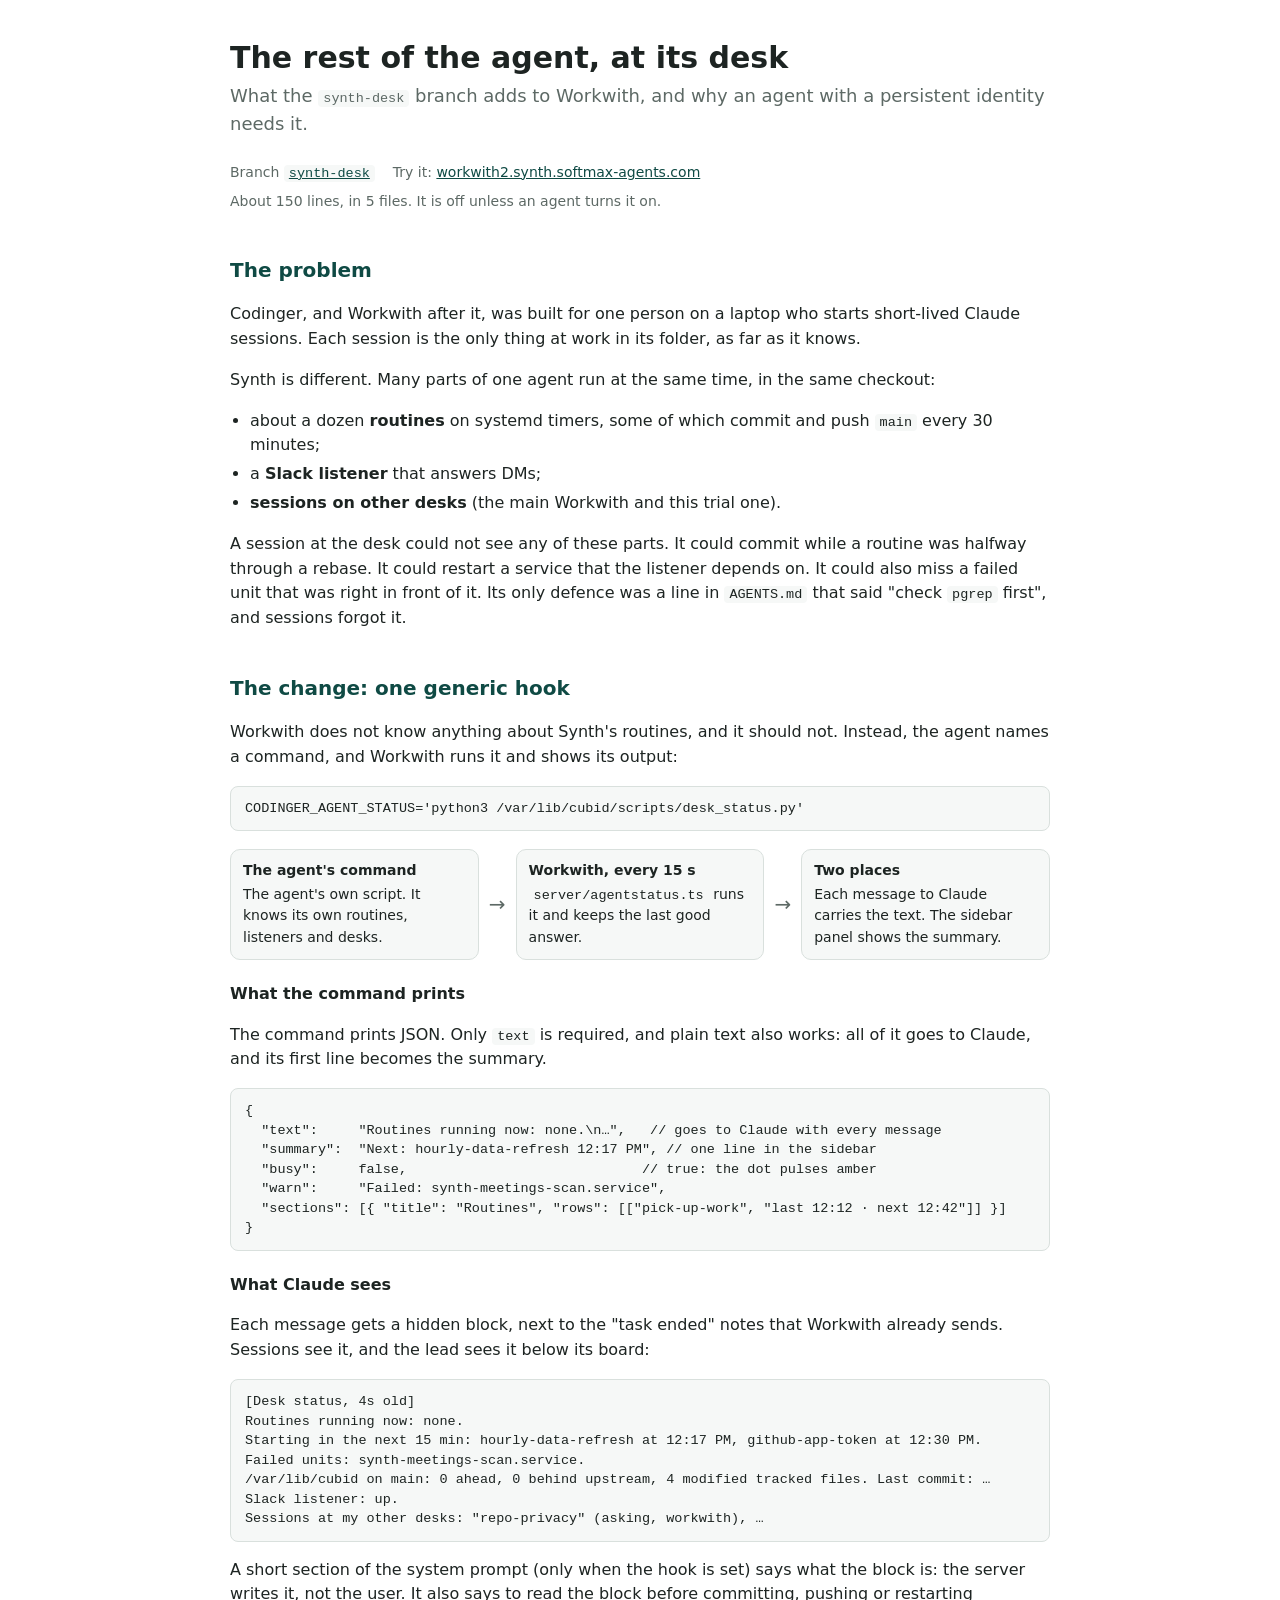
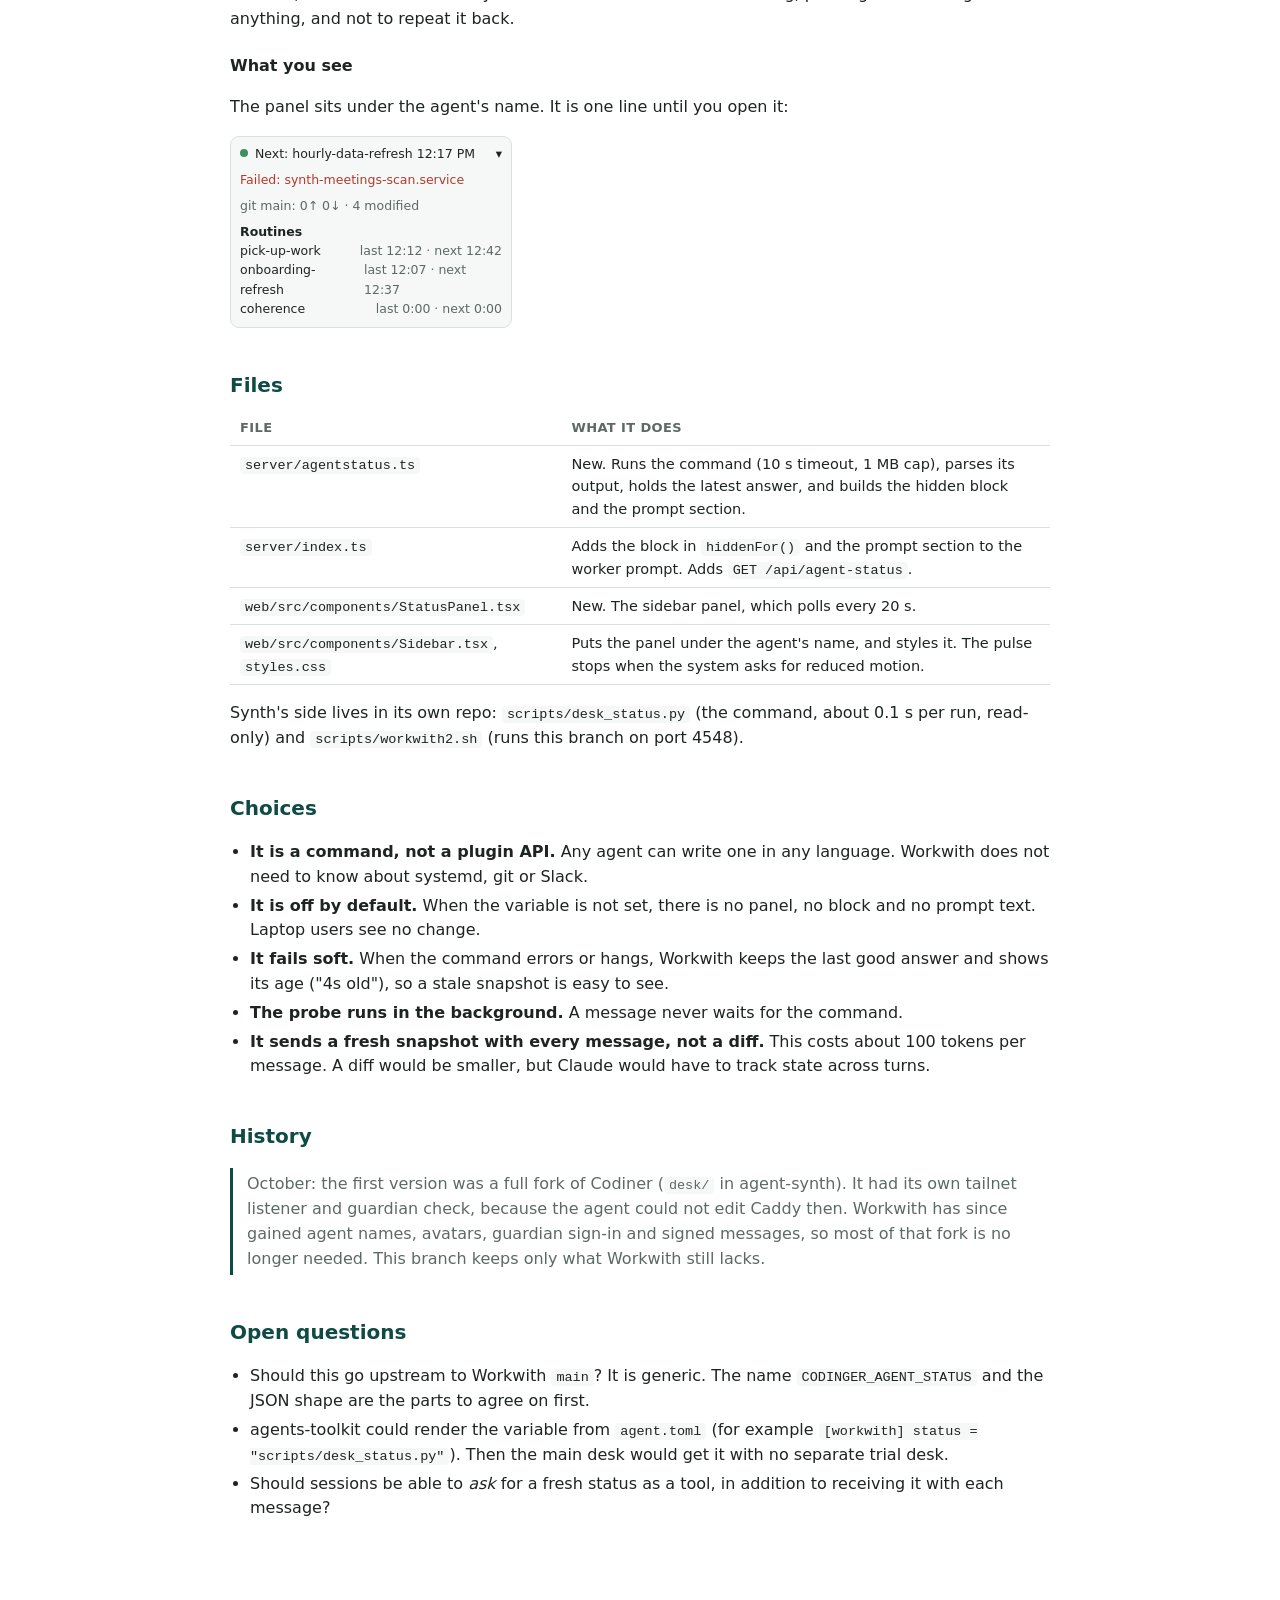
==== docs/agent-status.html @ ccc555fe "docs: explain the synth-desk branch (CODINGER_AGENT_STATUS) Co-Authored-By: Claude Opus 5.5 <noreply" ====
<!doctype html>
<html lang="en">
<head>
<meta charset="utf-8">
<meta name="viewport" content="width=device-width, initial-scale=1">
<title>synth-desk: the rest of the agent, at its desk</title>
<style>
  :root { --ink: #1d2422; --muted: #5d6965; --line: #d9e0dd; --card: #f6f8f7; --accent: #0f4a44; --warn: #b23a2e; --busy: #c98a1a; --ok: #3f8f5f; }
  @media (prefers-color-scheme: dark) { :root { --ink: #e4ebe8; --muted: #9aa8a3; --line: #2f3a37; --card: #1b2321; --accent: #6fc2b6; --warn: #e07a6e; } body { background: #121816; } }
  body { font: 16px/1.55 system-ui, -apple-system, "Segoe UI", sans-serif; color: var(--ink); max-width: 820px; margin: 0 auto; padding: 40px 22px 80px; }
  h1 { font-size: 30px; line-height: 1.2; margin: 0 0 6px; }
  h2 { font-size: 20px; margin: 42px 0 10px; color: var(--accent); }
  h3 { font-size: 16px; margin: 22px 0 6px; }
  .lede { font-size: 18px; color: var(--muted); margin: 0 0 24px; }
  code { font: 13.5px ui-monospace, SFMono-Regular, Menlo, monospace; background: var(--card); padding: 1px 5px; border-radius: 4px; }
  pre { font: 13px/1.5 ui-monospace, SFMono-Regular, Menlo, monospace; background: var(--card); border: 1px solid var(--line); border-radius: 8px; padding: 12px 14px; overflow-x: auto; white-space: pre-wrap; }
  pre code { background: none; padding: 0; }
  .meta { display: flex; flex-wrap: wrap; gap: 8px 18px; font-size: 14px; color: var(--muted); margin-bottom: 28px; }
  .meta a { color: var(--accent); }
  table { border-collapse: collapse; width: 100%; font-size: 14.5px; }
  th, td { text-align: left; vertical-align: top; padding: 7px 10px; border-bottom: 1px solid var(--line); }
  th { font-weight: 600; color: var(--muted); font-size: 13px; text-transform: uppercase; letter-spacing: .03em; }
  .flow { display: grid; grid-template-columns: 1fr auto 1fr auto 1fr; gap: 10px; align-items: center; margin: 18px 0; }
  .box { border: 1px solid var(--line); background: var(--card); border-radius: 10px; padding: 10px 12px; font-size: 14px; }
  .box b { display: block; margin-bottom: 2px; }
  .arrow { color: var(--muted); font-size: 20px; text-align: center; }
  @media (max-width: 640px) { .flow { grid-template-columns: 1fr; } .arrow { transform: rotate(90deg); } }
  /* A static copy of the sidebar panel (StatusPanel.tsx), for the picture. */
  .panel { width: 280px; border: 1px solid var(--line); border-radius: 9px; background: var(--card); font-size: 12.5px; margin: 14px 0; }
  .panel-head { display: flex; align-items: center; gap: 7px; padding: 7px 9px; }
  .dot { width: 8px; height: 8px; border-radius: 50%; background: var(--ok); flex: none; }
  .panel-sum { flex: 1; }
  .panel-warn { padding: 0 9px 7px; color: var(--warn); }
  .panel-body { padding: 0 9px 8px; }
  .panel-h { margin-top: 6px; font-weight: 600; }
  .row { display: flex; justify-content: space-between; gap: 8px; }
  .row span:last-child { color: var(--muted); }
  ul { padding-left: 20px; }
  li { margin: 4px 0; }
  .note { border-left: 3px solid var(--accent); padding: 4px 0 4px 14px; color: var(--muted); }
</style>
</head>
<body>

<h1>The rest of the agent, at its desk</h1>
<p class="lede">What the <code>synth-desk</code> branch adds to Workwith, and why an agent with a persistent identity needs it.</p>
<div class="meta">
  <span>Branch <a href="https://github.com/softmax-universe/workwith/tree/synth-desk"><code>synth-desk</code></a></span>
  <span>Try it: <a href="https://workwith2.synth.softmax-agents.com">workwith2.synth.softmax-agents.com</a></span>
  <span>About 150 lines, in 5 files. It is off unless an agent turns it on.</span>
</div>

<h2>The problem</h2>
<p>Codinger, and Workwith after it, was built for one person on a laptop who starts short-lived Claude sessions. Each session is the only thing at work in its folder, as far as it knows.</p>
<p>Synth is different. Many parts of one agent run at the same time, in the same checkout:</p>
<ul>
  <li>about a dozen <b>routines</b> on systemd timers, some of which commit and push <code>main</code> every 30 minutes;</li>
  <li>a <b>Slack listener</b> that answers DMs;</li>
  <li><b>sessions on other desks</b> (the main Workwith and this trial one).</li>
</ul>
<p>A session at the desk could not see any of these parts. It could commit while a routine was halfway through a rebase. It could restart a service that the listener depends on. It could also miss a failed unit that was right in front of it. Its only defence was a line in <code>AGENTS.md</code> that said "check <code>pgrep</code> first", and sessions forgot it.</p>

<h2>The change: one generic hook</h2>
<p>Workwith does not know anything about Synth's routines, and it should not. Instead, the agent names a command, and Workwith runs it and shows its output:</p>
<pre><code>CODINGER_AGENT_STATUS='python3 /var/lib/cubid/scripts/desk_status.py'</code></pre>

<div class="flow">
  <div class="box"><b>The agent's command</b>The agent's own script. It knows its own routines, listeners and desks.</div>
  <div class="arrow">→</div>
  <div class="box"><b>Workwith, every 15 s</b><code>server/agentstatus.ts</code> runs it and keeps the last good answer.</div>
  <div class="arrow">→</div>
  <div class="box"><b>Two places</b>Each message to Claude carries the text. The sidebar panel shows the summary.</div>
</div>

<h3>What the command prints</h3>
<p>The command prints JSON. Only <code>text</code> is required, and plain text also works: all of it goes to Claude, and its first line becomes the summary.</p>
<pre><code>{
  "text":     "Routines running now: none.\n…",   // goes to Claude with every message
  "summary":  "Next: hourly-data-refresh 12:17 PM", // one line in the sidebar
  "busy":     false,                             // true: the dot pulses amber
  "warn":     "Failed: synth-meetings-scan.service",
  "sections": [{ "title": "Routines", "rows": [["pick-up-work", "last 12:12 · next 12:42"]] }]
}</code></pre>

<h3>What Claude sees</h3>
<p>Each message gets a hidden block, next to the "task ended" notes that Workwith already sends. Sessions see it, and the lead sees it below its board:</p>
<pre><code>[Desk status, 4s old]
Routines running now: none.
Starting in the next 15 min: hourly-data-refresh at 12:17 PM, github-app-token at 12:30 PM.
Failed units: synth-meetings-scan.service.
/var/lib/cubid on main: 0 ahead, 0 behind upstream, 4 modified tracked files. Last commit: …
Slack listener: up.
Sessions at my other desks: "repo-privacy" (asking, workwith), …</code></pre>
<p>A short section of the system prompt (only when the hook is set) says what the block is: the server writes it, not the user. It also says to read the block before committing, pushing or restarting anything, and not to repeat it back.</p>

<h3>What you see</h3>
<p>The panel sits under the agent's name. It is one line until you open it:</p>
<div class="panel">
  <div class="panel-head"><span class="dot"></span><span class="panel-sum">Next: hourly-data-refresh 12:17 PM</span><span>▾</span></div>
  <div class="panel-warn">Failed: synth-meetings-scan.service</div>
  <div class="panel-body">
    <div class="row"><span>git main: 0↑ 0↓ · 4 modified</span></div>
    <div class="panel-h">Routines</div>
    <div class="row"><span>pick-up-work</span><span>last 12:12 · next 12:42</span></div>
    <div class="row"><span>onboarding-refresh</span><span>last 12:07 · next 12:37</span></div>
    <div class="row"><span>coherence</span><span>last 0:00 · next 0:00</span></div>
  </div>
</div>

<h2>Files</h2>
<table>
  <tr><th>File</th><th>What it does</th></tr>
  <tr><td><code>server/agentstatus.ts</code></td><td>New. Runs the command (10 s timeout, 1 MB cap), parses its output, holds the latest answer, and builds the hidden block and the prompt section.</td></tr>
  <tr><td><code>server/index.ts</code></td><td>Adds the block in <code>hiddenFor()</code> and the prompt section to the worker prompt. Adds <code>GET /api/agent-status</code>.</td></tr>
  <tr><td><code>web/src/components/StatusPanel.tsx</code></td><td>New. The sidebar panel, which polls every 20 s.</td></tr>
  <tr><td><code>web/src/components/Sidebar.tsx</code>, <code>styles.css</code></td><td>Puts the panel under the agent's name, and styles it. The pulse stops when the system asks for reduced motion.</td></tr>
</table>
<p>Synth's side lives in its own repo: <code>scripts/desk_status.py</code> (the command, about 0.1 s per run, read-only) and <code>scripts/workwith2.sh</code> (runs this branch on port 4548).</p>

<h2>Choices</h2>
<ul>
  <li><b>It is a command, not a plugin API.</b> Any agent can write one in any language. Workwith does not need to know about systemd, git or Slack.</li>
  <li><b>It is off by default.</b> When the variable is not set, there is no panel, no block and no prompt text. Laptop users see no change.</li>
  <li><b>It fails soft.</b> When the command errors or hangs, Workwith keeps the last good answer and shows its age ("4s old"), so a stale snapshot is easy to see.</li>
  <li><b>The probe runs in the background.</b> A message never waits for the command.</li>
  <li><b>It sends a fresh snapshot with every message, not a diff.</b> This costs about 100 tokens per message. A diff would be smaller, but Claude would have to track state across turns.</li>
</ul>

<h2>History</h2>
<p class="note">October: the first version was a full fork of Codiner (<code>desk/</code> in agent-synth). It had its own tailnet listener and guardian check, because the agent could not edit Caddy then. Workwith has since gained agent names, avatars, guardian sign-in and signed messages, so most of that fork is no longer needed. This branch keeps only what Workwith still lacks.</p>

<h2>Open questions</h2>
<ul>
  <li>Should this go upstream to Workwith <code>main</code>? It is generic. The name <code>CODINGER_AGENT_STATUS</code> and the JSON shape are the parts to agree on first.</li>
  <li>agents-toolkit could render the variable from <code>agent.toml</code> (for example <code>[workwith] status = "scripts/desk_status.py"</code>). Then the main desk would get it with no separate trial desk.</li>
  <li>Should sessions be able to <em>ask</em> for a fresh status as a tool, in addition to receiving it with each message?</li>
</ul>

</body>
</html>
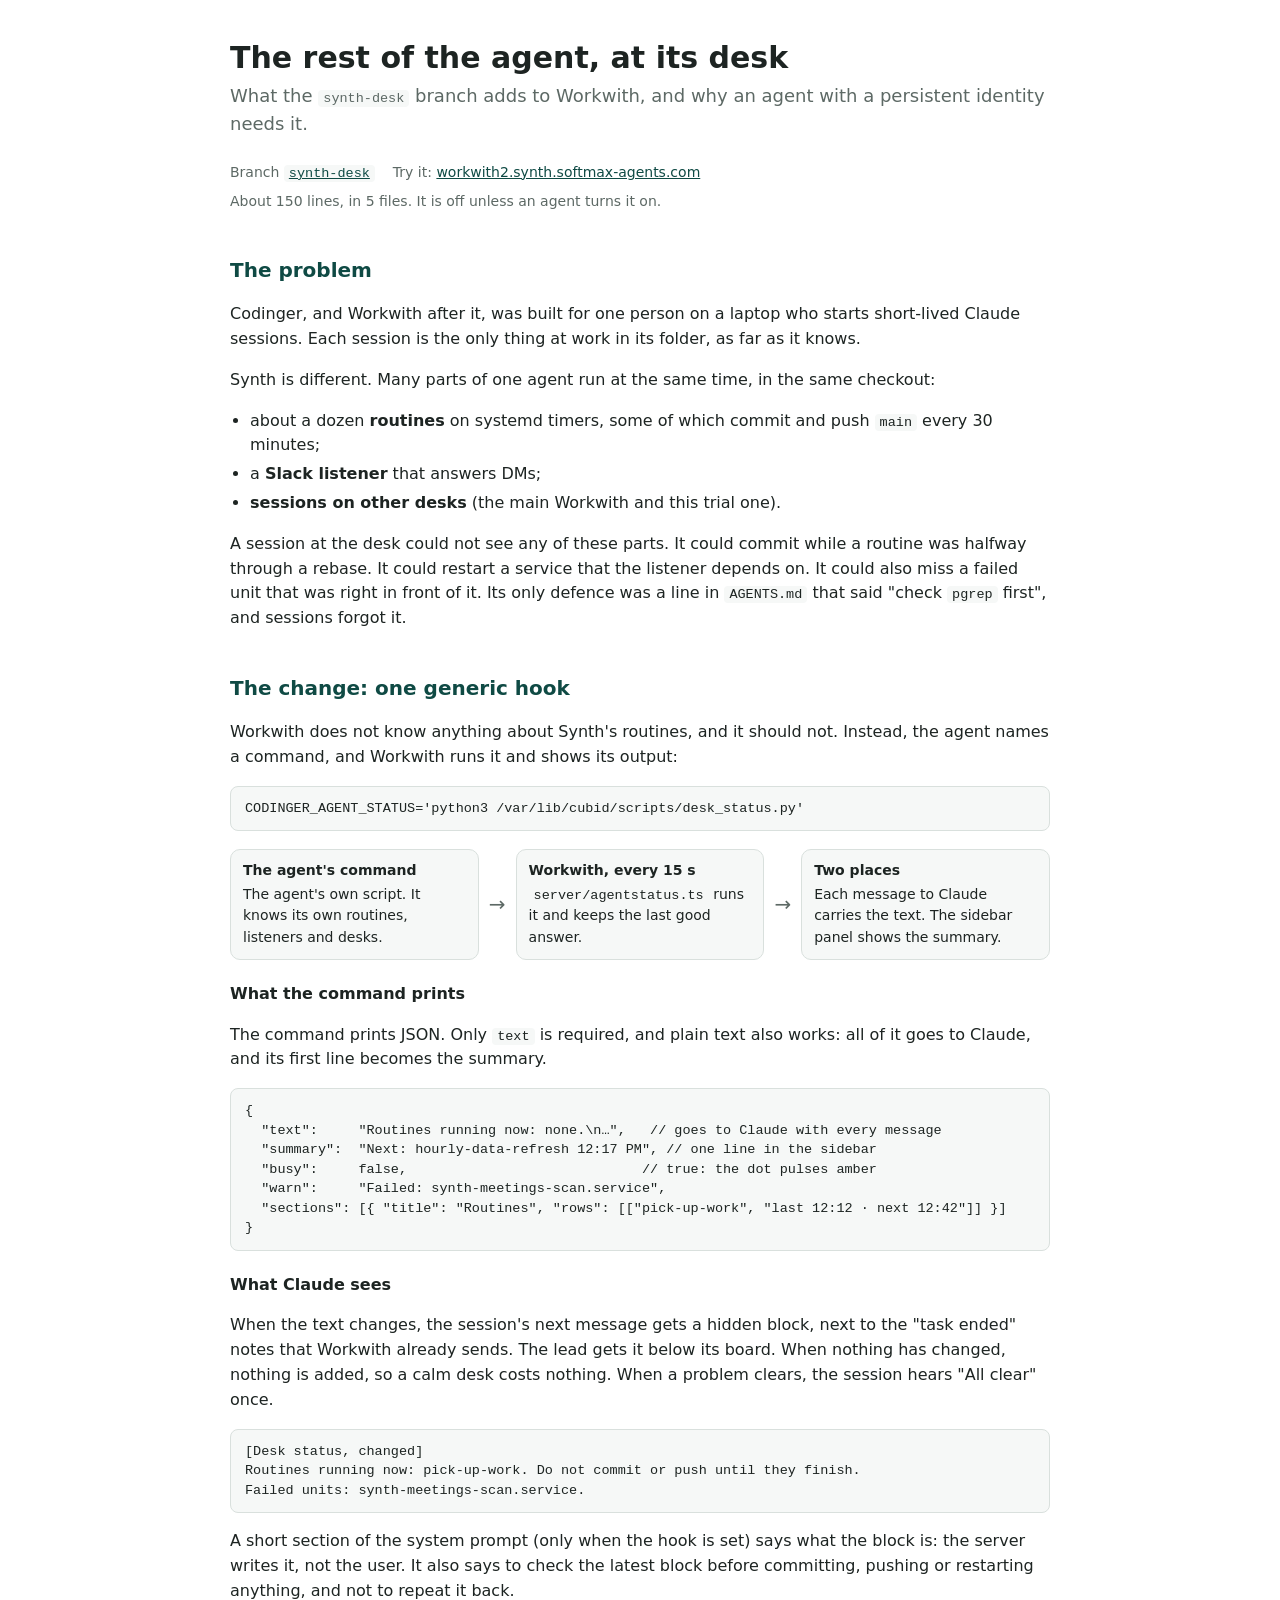
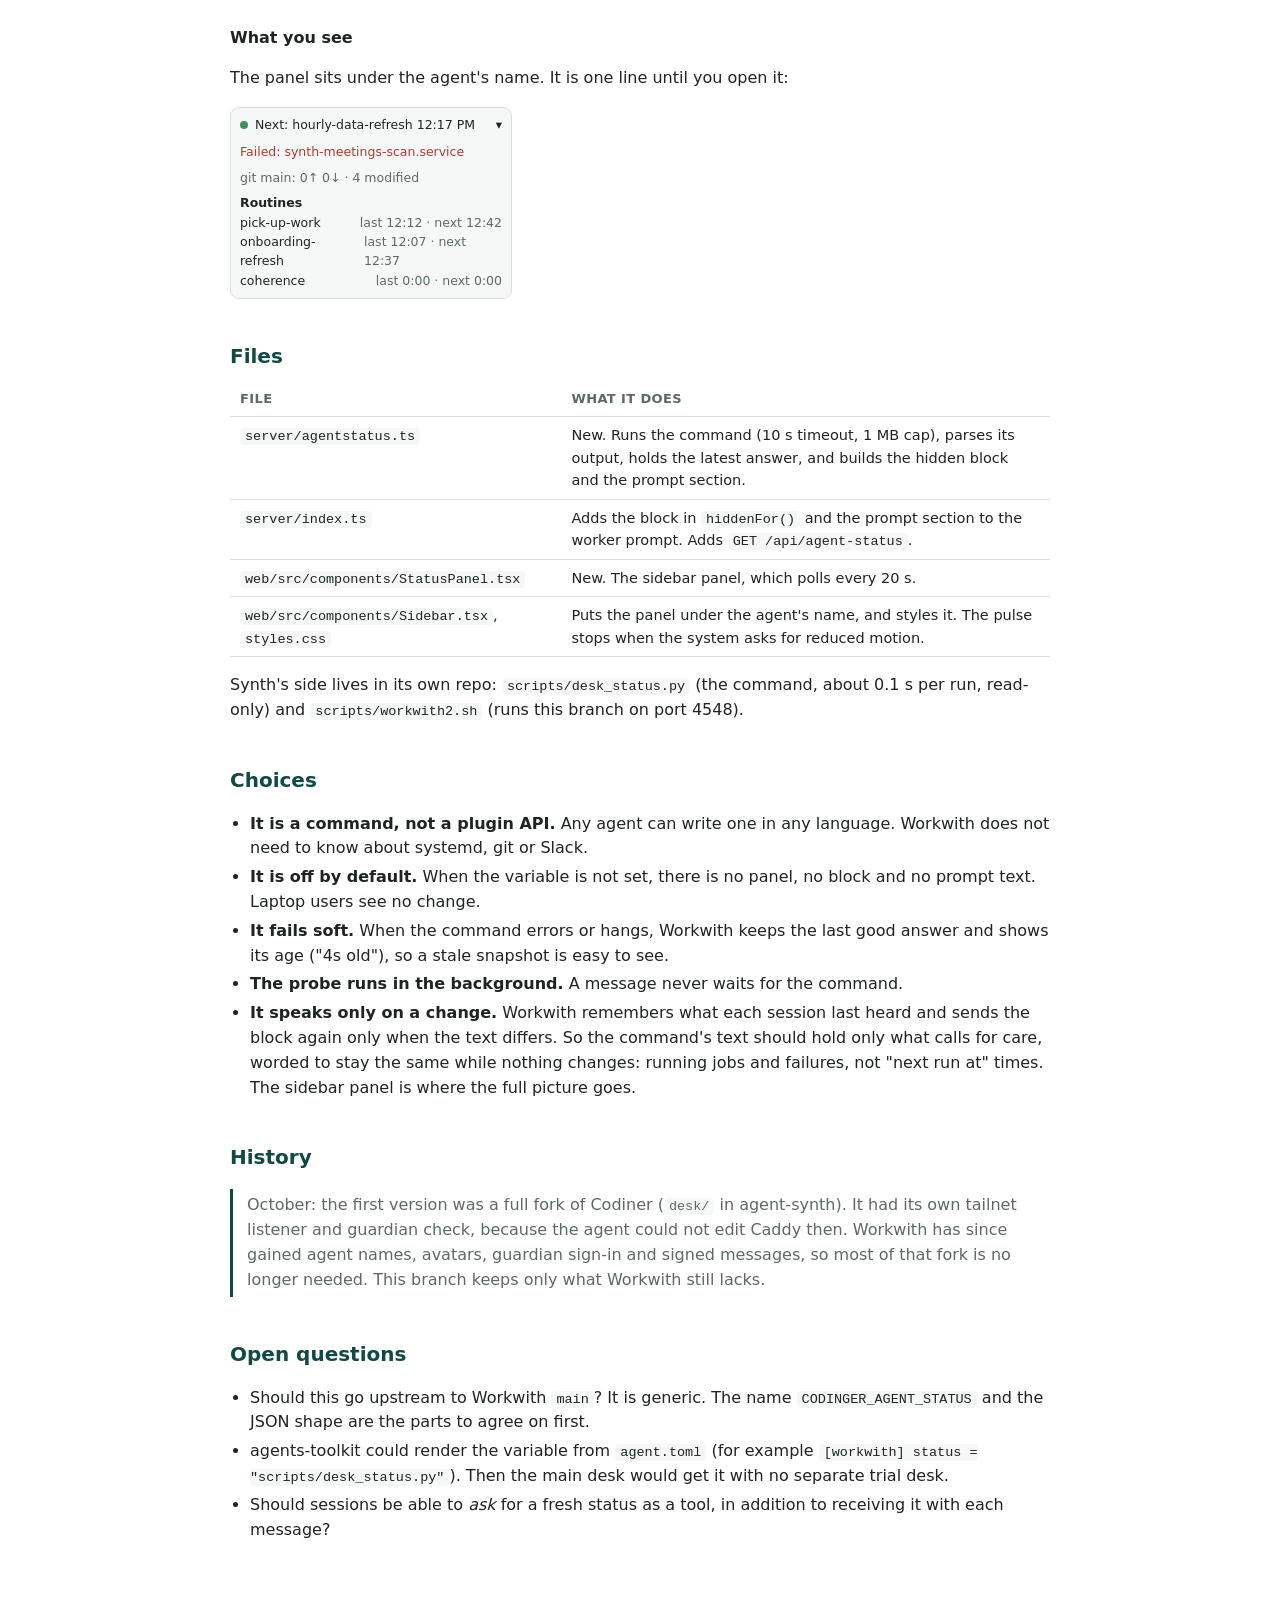
==== commit 75ad2d40: "Desk status speaks only on a change Sending the same snapshot with every message was noise. Workwith" ====
--- a/docs/agent-status.html
+++ b/docs/agent-status.html
@@ -83,15 +83,11 @@
 }</code></pre>
 
 <h3>What Claude sees</h3>
-<p>Each message gets a hidden block, next to the "task ended" notes that Workwith already sends. Sessions see it, and the lead sees it below its board:</p>
-<pre><code>[Desk status, 4s old]
-Routines running now: none.
-Starting in the next 15 min: hourly-data-refresh at 12:17 PM, github-app-token at 12:30 PM.
-Failed units: synth-meetings-scan.service.
-/var/lib/cubid on main: 0 ahead, 0 behind upstream, 4 modified tracked files. Last commit: …
-Slack listener: up.
-Sessions at my other desks: "repo-privacy" (asking, workwith), …</code></pre>
-<p>A short section of the system prompt (only when the hook is set) says what the block is: the server writes it, not the user. It also says to read the block before committing, pushing or restarting anything, and not to repeat it back.</p>
+<p>When the text changes, the session's next message gets a hidden block, next to the "task ended" notes that Workwith already sends. The lead gets it below its board. When nothing has changed, nothing is added, so a calm desk costs nothing. When a problem clears, the session hears "All clear" once.</p>
+<pre><code>[Desk status, changed]
+Routines running now: pick-up-work. Do not commit or push until they finish.
+Failed units: synth-meetings-scan.service.</code></pre>
+<p>A short section of the system prompt (only when the hook is set) says what the block is: the server writes it, not the user. It also says to check the latest block before committing, pushing or restarting anything, and not to repeat it back.</p>
 
 <h3>What you see</h3>
 <p>The panel sits under the agent's name. It is one line until you open it:</p>
@@ -123,7 +119,7 @@
   <li><b>It is off by default.</b> When the variable is not set, there is no panel, no block and no prompt text. Laptop users see no change.</li>
   <li><b>It fails soft.</b> When the command errors or hangs, Workwith keeps the last good answer and shows its age ("4s old"), so a stale snapshot is easy to see.</li>
   <li><b>The probe runs in the background.</b> A message never waits for the command.</li>
-  <li><b>It sends a fresh snapshot with every message, not a diff.</b> This costs about 100 tokens per message. A diff would be smaller, but Claude would have to track state across turns.</li>
+  <li><b>It speaks only on a change.</b> Workwith remembers what each session last heard and sends the block again only when the text differs. So the command's text should hold only what calls for care, worded to stay the same while nothing changes: running jobs and failures, not "next run at" times. The sidebar panel is where the full picture goes.</li>
 </ul>
 
 <h2>History</h2>
